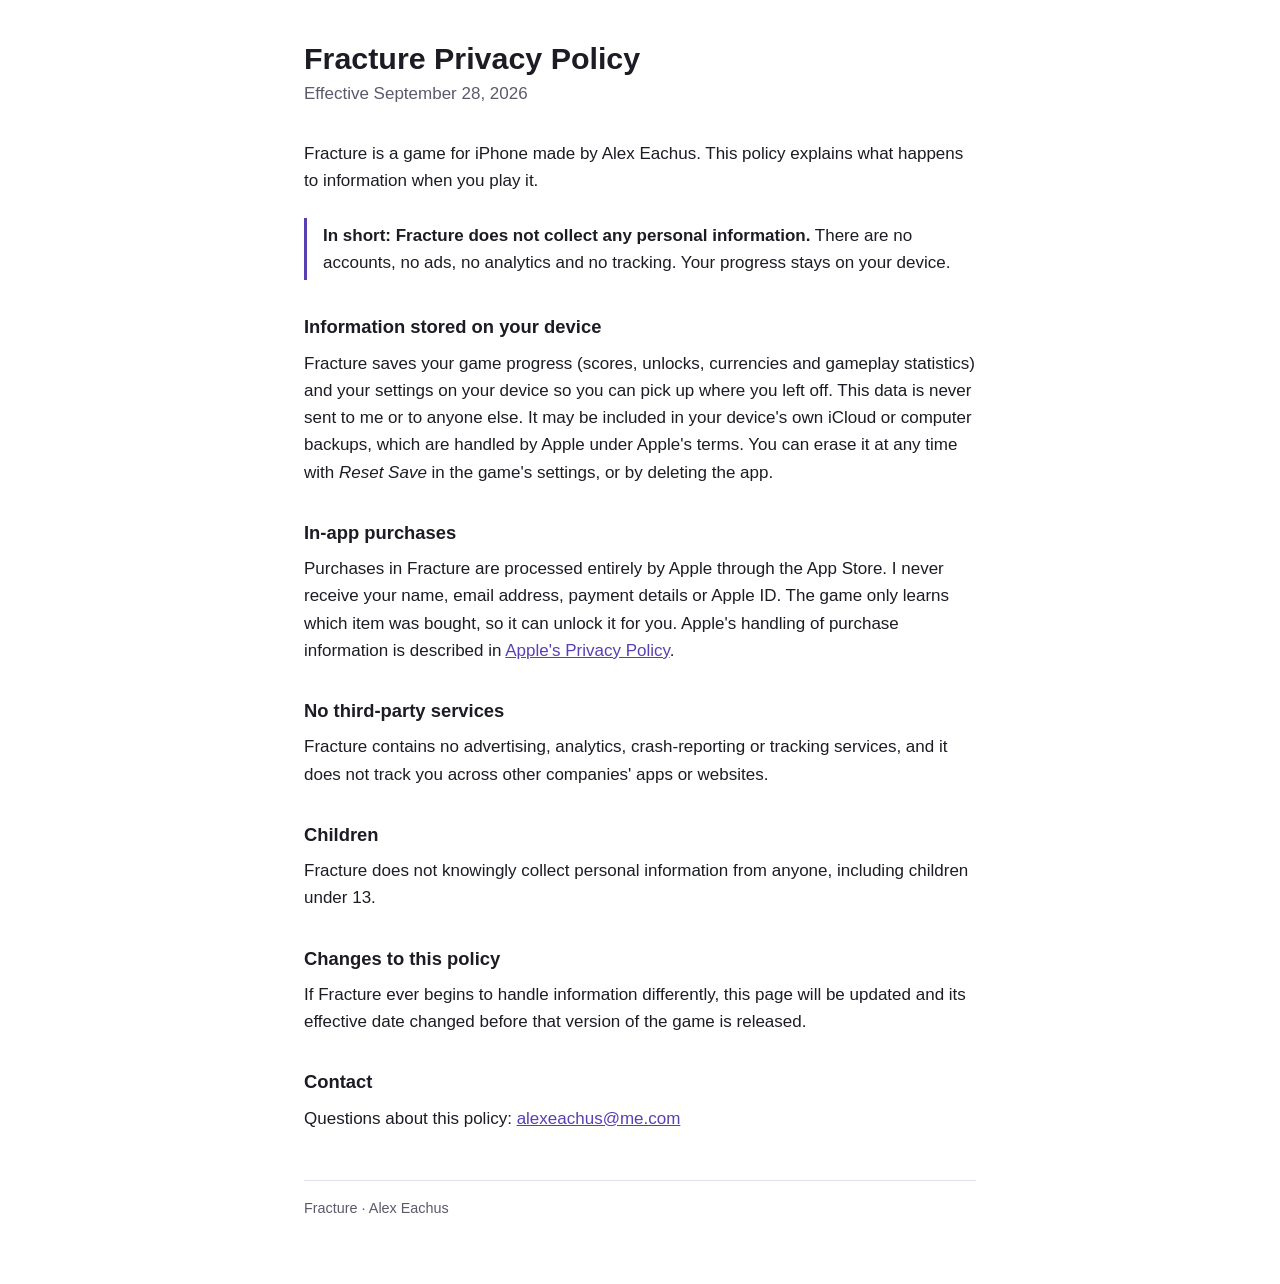
==== index.html @ eaf91d76 "Fracture privacy policy Co-Authored-By: Claude Opus 5.5 <noreply@anthropic.com>" ====
<!doctype html>
<html lang="en">
<head>
<meta charset="utf-8">
<meta name="viewport" content="width=device-width, initial-scale=1">
<title>Fracture Privacy Policy</title>
<style>
  :root { --bg: #ffffff; --fg: #1d1b24; --muted: #5d586b; --rule: #e3e0ea; --link: #5a3fb3; }
  @media (prefers-color-scheme: dark) {
    :root { --bg: #16141c; --fg: #ece9f3; --muted: #a8a2b8; --rule: #2d2938; --link: #b9a4ff; }
  }
  html { background: var(--bg); }
  body { margin: 0 auto; max-width: 42rem; padding: 2.5rem 1rem 4rem; color: var(--fg);
    font: 17px/1.6 -apple-system, BlinkMacSystemFont, "Segoe UI", Roboto, Helvetica, Arial, sans-serif; }
  h1 { font-size: 1.9rem; line-height: 1.2; margin: 0 0 .25rem; }
  h2 { font-size: 1.15rem; margin: 2rem 0 .5rem; }
  p, li { margin: 0 0 .75rem; }
  ul { padding-left: 1.25rem; }
  .meta { color: var(--muted); margin-bottom: 2rem; }
  .summary { border-left: 3px solid var(--link); padding: .25rem 0 .25rem 1rem; margin: 1.5rem 0; }
  a { color: var(--link); }
  footer { margin-top: 3rem; padding-top: 1rem; border-top: 1px solid var(--rule); color: var(--muted); font-size: .9rem; }
</style>
</head>
<body>
<h1>Fracture Privacy Policy</h1>
<p class="meta">Effective September 28, 2026</p>

<p>Fracture is a game for iPhone made by Alex Eachus. This policy explains what happens to
information when you play it.</p>

<p class="summary"><strong>In short: Fracture does not collect any personal information.</strong>
There are no accounts, no ads, no analytics and no tracking. Your progress stays on your device.</p>

<h2>Information stored on your device</h2>
<p>Fracture saves your game progress (scores, unlocks, currencies and gameplay statistics)
and your settings on your device so you can pick up where you left off. This data is never
sent to me or to anyone else. It may be included in your device's own iCloud or computer
backups, which are handled by Apple under Apple's terms. You can erase it at any time with
<em>Reset Save</em> in the game's settings, or by deleting the app.</p>

<h2>In-app purchases</h2>
<p>Purchases in Fracture are processed entirely by Apple through the App Store. I never receive
your name, email address, payment details or Apple ID. The game only learns which item was
bought, so it can unlock it for you. Apple's handling of purchase information is described in
<a href="https://www.apple.com/legal/privacy/">Apple's Privacy Policy</a>.</p>

<h2>No third-party services</h2>
<p>Fracture contains no advertising, analytics, crash-reporting or tracking services, and it
does not track you across other companies' apps or websites.</p>

<h2>Children</h2>
<p>Fracture does not knowingly collect personal information from anyone, including children
under 13.</p>

<h2>Changes to this policy</h2>
<p>If Fracture ever begins to handle information differently, this page will be updated and
its effective date changed before that version of the game is released.</p>

<h2>Contact</h2>
<p>Questions about this policy: <a href="mailto:alexeachus@me.com">alexeachus@me.com</a></p>

<footer>Fracture &middot; Alex Eachus</footer>
</body>
</html>
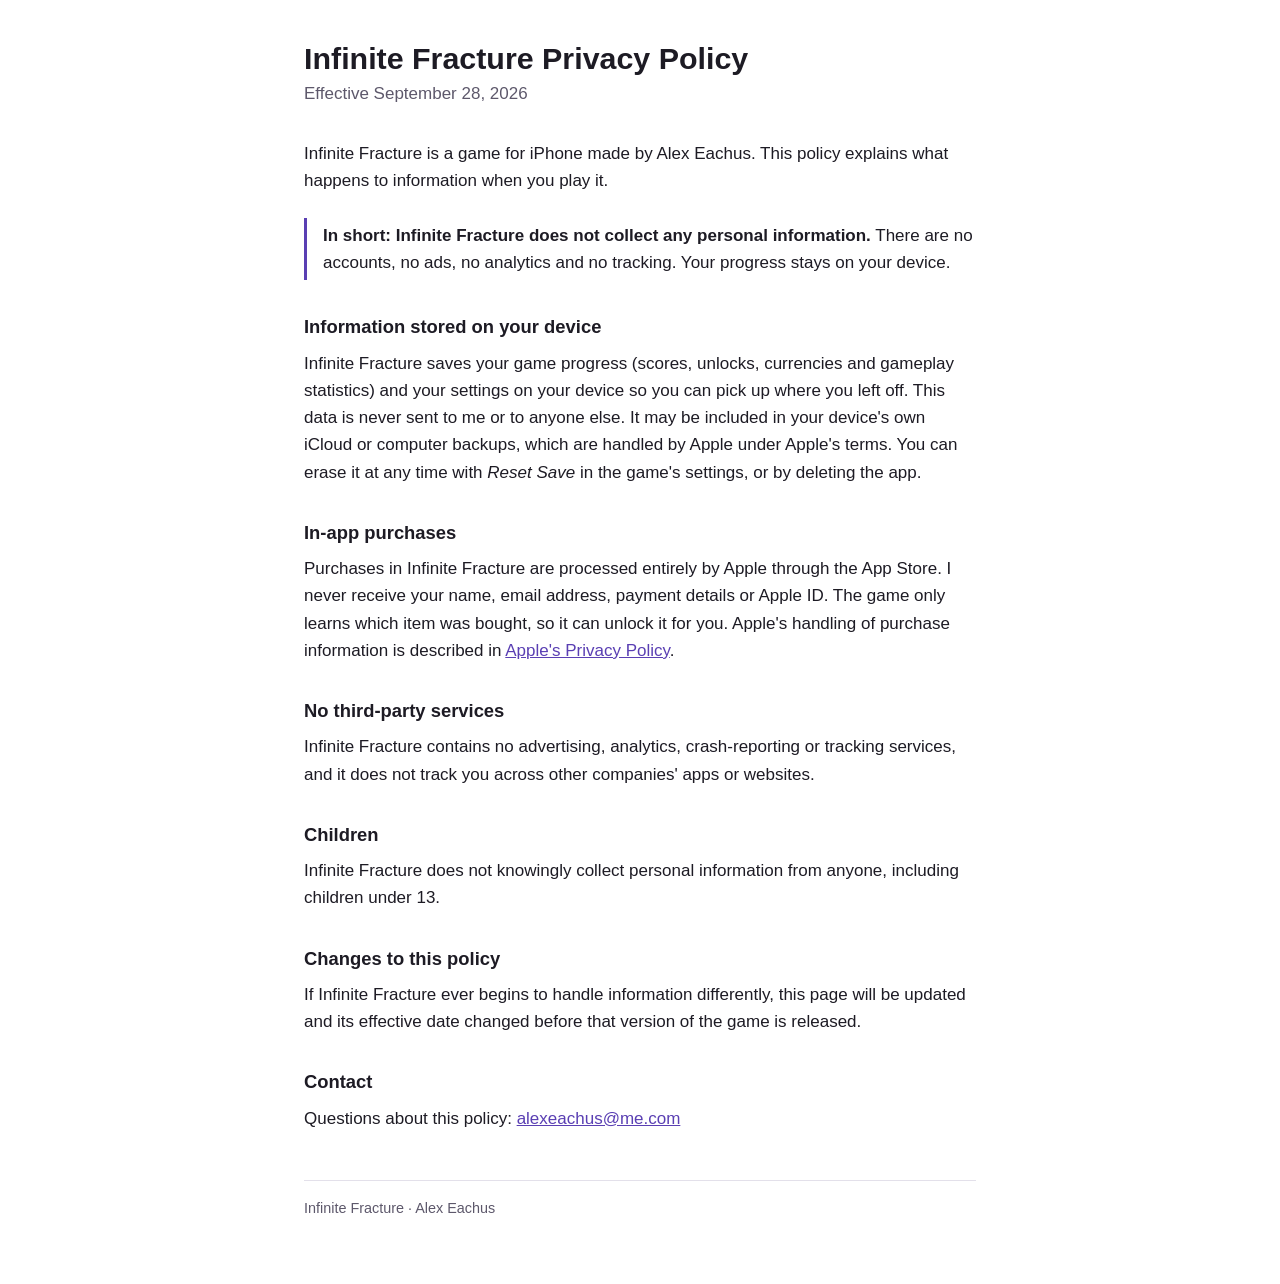
==== commit 42500584: "Infinite Fracture: the game's new name throughout the policy" ====
--- a/index.html
+++ b/index.html
@@ -3,7 +3,7 @@
 <head>
 <meta charset="utf-8">
 <meta name="viewport" content="width=device-width, initial-scale=1">
-<title>Fracture Privacy Policy</title>
+<title>Infinite Fracture Privacy Policy</title>
 <style>
   :root { --bg: #ffffff; --fg: #1d1b24; --muted: #5d586b; --rule: #e3e0ea; --link: #5a3fb3; }
   @media (prefers-color-scheme: dark) {
@@ -23,43 +23,43 @@
 </style>
 </head>
 <body>
-<h1>Fracture Privacy Policy</h1>
+<h1>Infinite Fracture Privacy Policy</h1>
 <p class="meta">Effective September 28, 2026</p>
 
-<p>Fracture is a game for iPhone made by Alex Eachus. This policy explains what happens to
+<p>Infinite Fracture is a game for iPhone made by Alex Eachus. This policy explains what happens to
 information when you play it.</p>
 
-<p class="summary"><strong>In short: Fracture does not collect any personal information.</strong>
+<p class="summary"><strong>In short: Infinite Fracture does not collect any personal information.</strong>
 There are no accounts, no ads, no analytics and no tracking. Your progress stays on your device.</p>
 
 <h2>Information stored on your device</h2>
-<p>Fracture saves your game progress (scores, unlocks, currencies and gameplay statistics)
+<p>Infinite Fracture saves your game progress (scores, unlocks, currencies and gameplay statistics)
 and your settings on your device so you can pick up where you left off. This data is never
 sent to me or to anyone else. It may be included in your device's own iCloud or computer
 backups, which are handled by Apple under Apple's terms. You can erase it at any time with
 <em>Reset Save</em> in the game's settings, or by deleting the app.</p>
 
 <h2>In-app purchases</h2>
-<p>Purchases in Fracture are processed entirely by Apple through the App Store. I never receive
+<p>Purchases in Infinite Fracture are processed entirely by Apple through the App Store. I never receive
 your name, email address, payment details or Apple ID. The game only learns which item was
 bought, so it can unlock it for you. Apple's handling of purchase information is described in
 <a href="https://www.apple.com/legal/privacy/">Apple's Privacy Policy</a>.</p>
 
 <h2>No third-party services</h2>
-<p>Fracture contains no advertising, analytics, crash-reporting or tracking services, and it
+<p>Infinite Fracture contains no advertising, analytics, crash-reporting or tracking services, and it
 does not track you across other companies' apps or websites.</p>
 
 <h2>Children</h2>
-<p>Fracture does not knowingly collect personal information from anyone, including children
+<p>Infinite Fracture does not knowingly collect personal information from anyone, including children
 under 13.</p>
 
 <h2>Changes to this policy</h2>
-<p>If Fracture ever begins to handle information differently, this page will be updated and
+<p>If Infinite Fracture ever begins to handle information differently, this page will be updated and
 its effective date changed before that version of the game is released.</p>
 
 <h2>Contact</h2>
 <p>Questions about this policy: <a href="mailto:alexeachus@me.com">alexeachus@me.com</a></p>
 
-<footer>Fracture &middot; Alex Eachus</footer>
+<footer>Infinite Fracture &middot; Alex Eachus</footer>
 </body>
 </html>
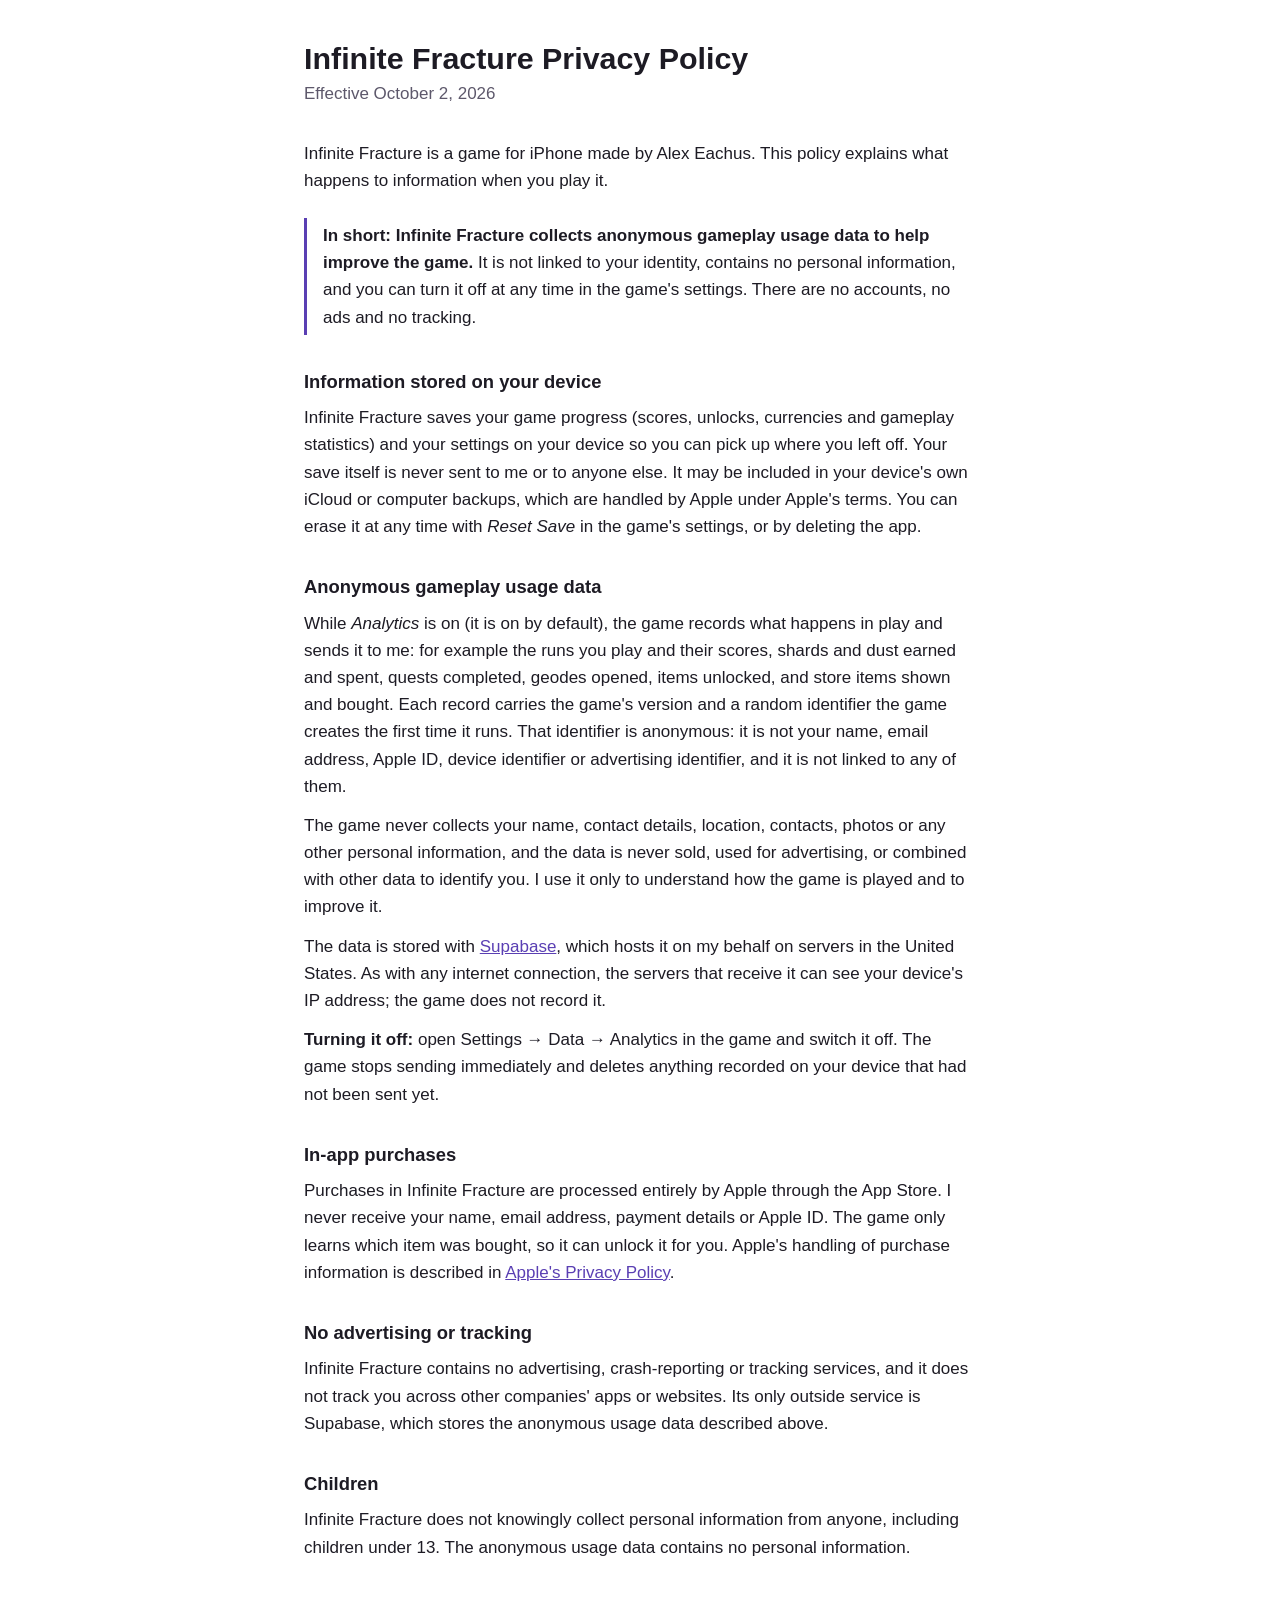
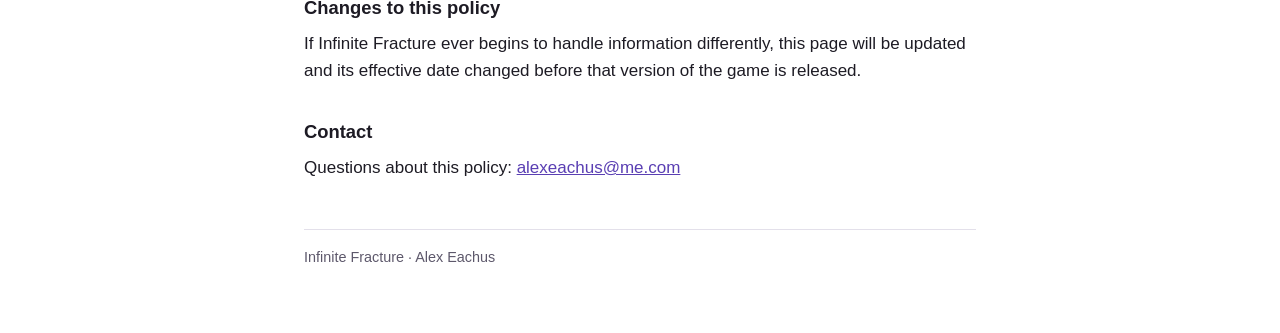
==== commit 6b4debe6: "Anonymous gameplay usage data: what is collected, by whom, and the Settings opt-out" ====
--- a/index.html
+++ b/index.html
@@ -24,20 +24,39 @@
 </head>
 <body>
 <h1>Infinite Fracture Privacy Policy</h1>
-<p class="meta">Effective September 28, 2026</p>
+<p class="meta">Effective October 2, 2026</p>
 
 <p>Infinite Fracture is a game for iPhone made by Alex Eachus. This policy explains what happens to
 information when you play it.</p>
 
-<p class="summary"><strong>In short: Infinite Fracture does not collect any personal information.</strong>
-There are no accounts, no ads, no analytics and no tracking. Your progress stays on your device.</p>
+<p class="summary"><strong>In short: Infinite Fracture collects anonymous gameplay usage data to help
+improve the game.</strong> It is not linked to your identity, contains no personal information,
+and you can turn it off at any time in the game's settings. There are no accounts, no ads and
+no tracking.</p>
 
 <h2>Information stored on your device</h2>
 <p>Infinite Fracture saves your game progress (scores, unlocks, currencies and gameplay statistics)
-and your settings on your device so you can pick up where you left off. This data is never
+and your settings on your device so you can pick up where you left off. Your save itself is never
 sent to me or to anyone else. It may be included in your device's own iCloud or computer
 backups, which are handled by Apple under Apple's terms. You can erase it at any time with
 <em>Reset Save</em> in the game's settings, or by deleting the app.</p>
+
+<h2>Anonymous gameplay usage data</h2>
+<p>While <em>Analytics</em> is on (it is on by default), the game records what happens in play and
+sends it to me: for example the runs you play and their scores, shards and dust earned and
+spent, quests completed, geodes opened, items unlocked, and store items shown and bought. Each
+record carries the game's version and a random identifier the game creates the first time it
+runs. That identifier is anonymous: it is not your name, email address, Apple ID, device
+identifier or advertising identifier, and it is not linked to any of them.</p>
+<p>The game never collects your name, contact details, location, contacts, photos or any other
+personal information, and the data is never sold, used for advertising, or combined with other
+data to identify you. I use it only to understand how the game is played and to improve it.</p>
+<p>The data is stored with <a href="https://supabase.com/privacy">Supabase</a>, which hosts it on my
+behalf on servers in the United States. As with any internet connection, the servers that
+receive it can see your device's IP address; the game does not record it.</p>
+<p><strong>Turning it off:</strong> open Settings &rarr; Data &rarr; Analytics in the game and switch it off.
+The game stops sending immediately and deletes anything recorded on your device that had not
+been sent yet.</p>
 
 <h2>In-app purchases</h2>
 <p>Purchases in Infinite Fracture are processed entirely by Apple through the App Store. I never receive
@@ -45,13 +64,14 @@
 bought, so it can unlock it for you. Apple's handling of purchase information is described in
 <a href="https://www.apple.com/legal/privacy/">Apple's Privacy Policy</a>.</p>
 
-<h2>No third-party services</h2>
-<p>Infinite Fracture contains no advertising, analytics, crash-reporting or tracking services, and it
-does not track you across other companies' apps or websites.</p>
+<h2>No advertising or tracking</h2>
+<p>Infinite Fracture contains no advertising, crash-reporting or tracking services, and it does not
+track you across other companies' apps or websites. Its only outside service is Supabase,
+which stores the anonymous usage data described above.</p>
 
 <h2>Children</h2>
 <p>Infinite Fracture does not knowingly collect personal information from anyone, including children
-under 13.</p>
+under 13. The anonymous usage data contains no personal information.</p>
 
 <h2>Changes to this policy</h2>
 <p>If Infinite Fracture ever begins to handle information differently, this page will be updated and
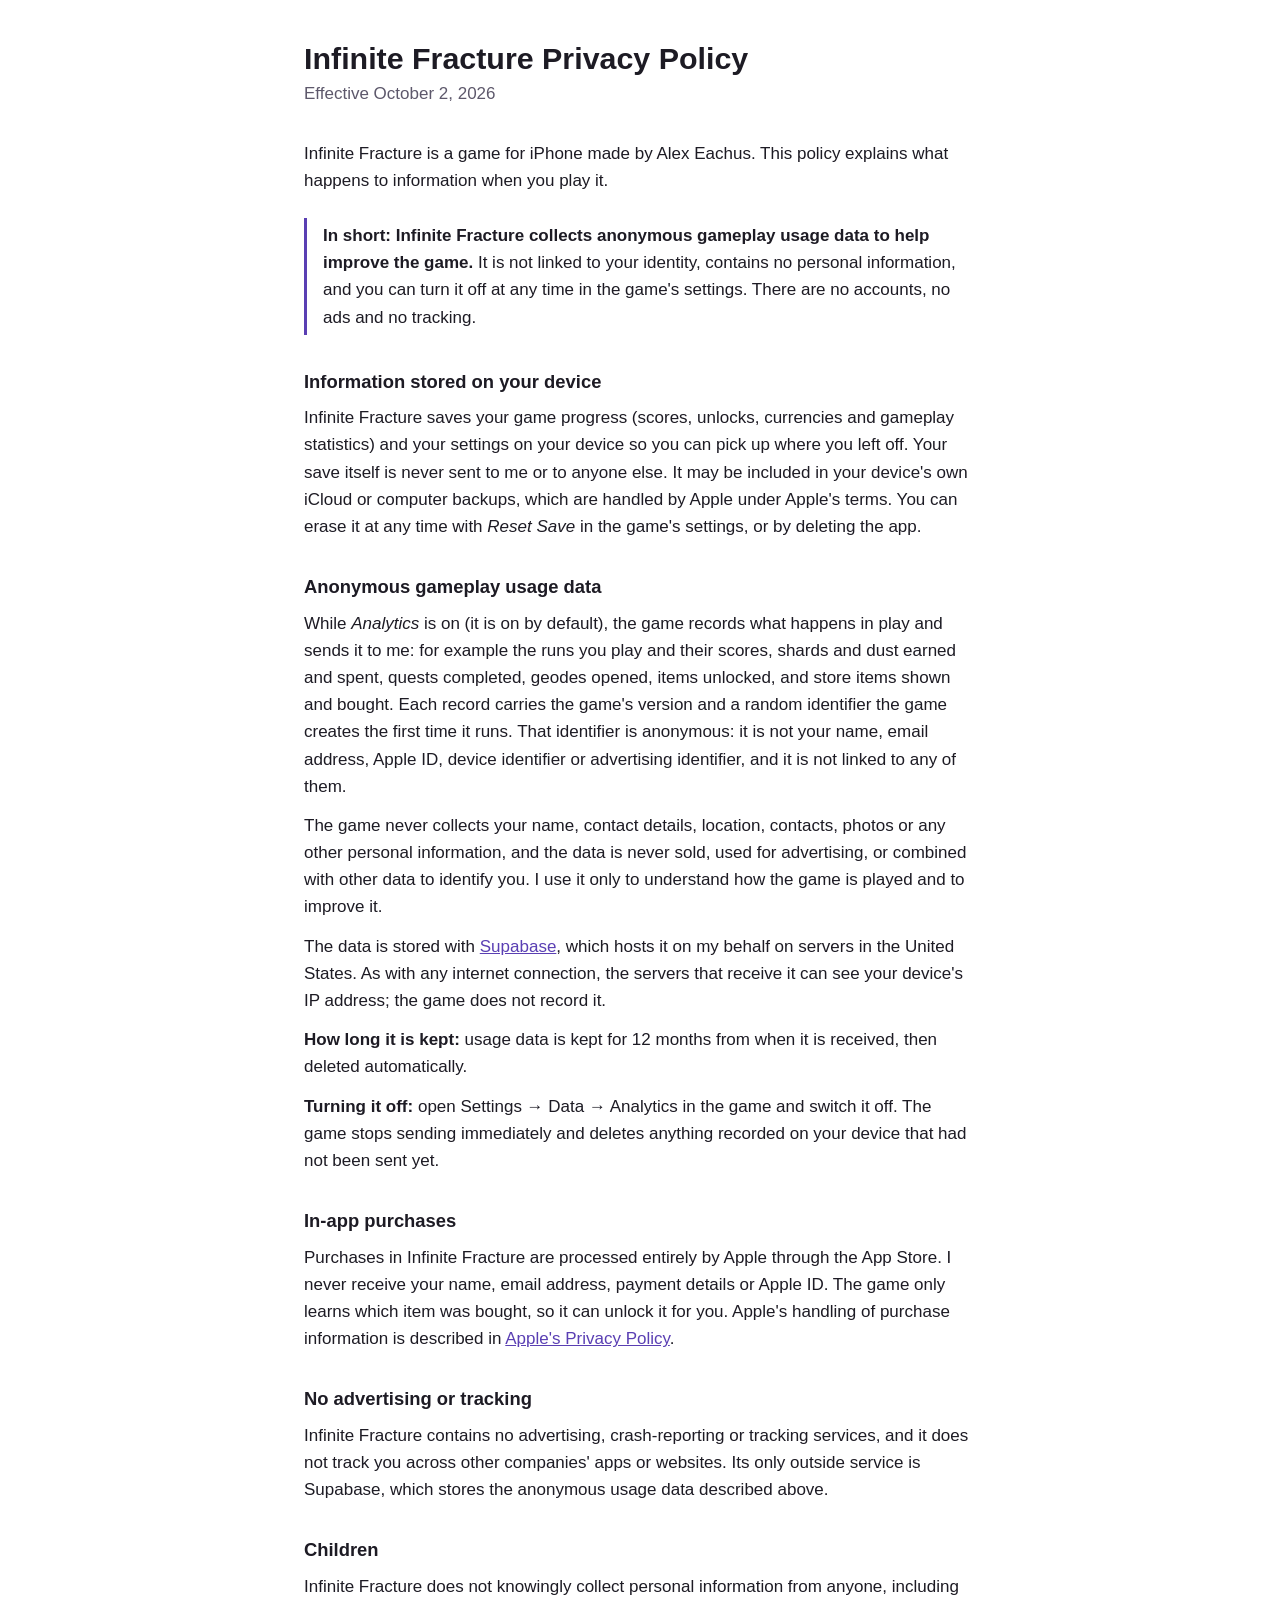
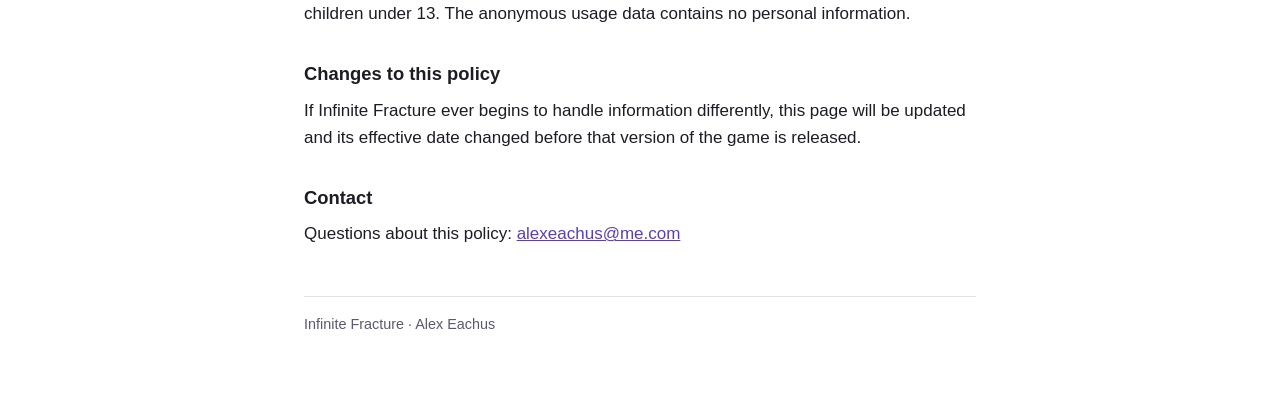
==== commit 659b1e27: "Retention: usage data kept 12 months, then deleted automatically Co-Authored-By: Claude Opus 5.5 <no" ====
--- a/index.html
+++ b/index.html
@@ -54,6 +54,8 @@
 <p>The data is stored with <a href="https://supabase.com/privacy">Supabase</a>, which hosts it on my
 behalf on servers in the United States. As with any internet connection, the servers that
 receive it can see your device's IP address; the game does not record it.</p>
+<p><strong>How long it is kept:</strong> usage data is kept for 12 months from when it is received,
+then deleted automatically.</p>
 <p><strong>Turning it off:</strong> open Settings &rarr; Data &rarr; Analytics in the game and switch it off.
 The game stops sending immediately and deletes anything recorded on your device that had not
 been sent yet.</p>
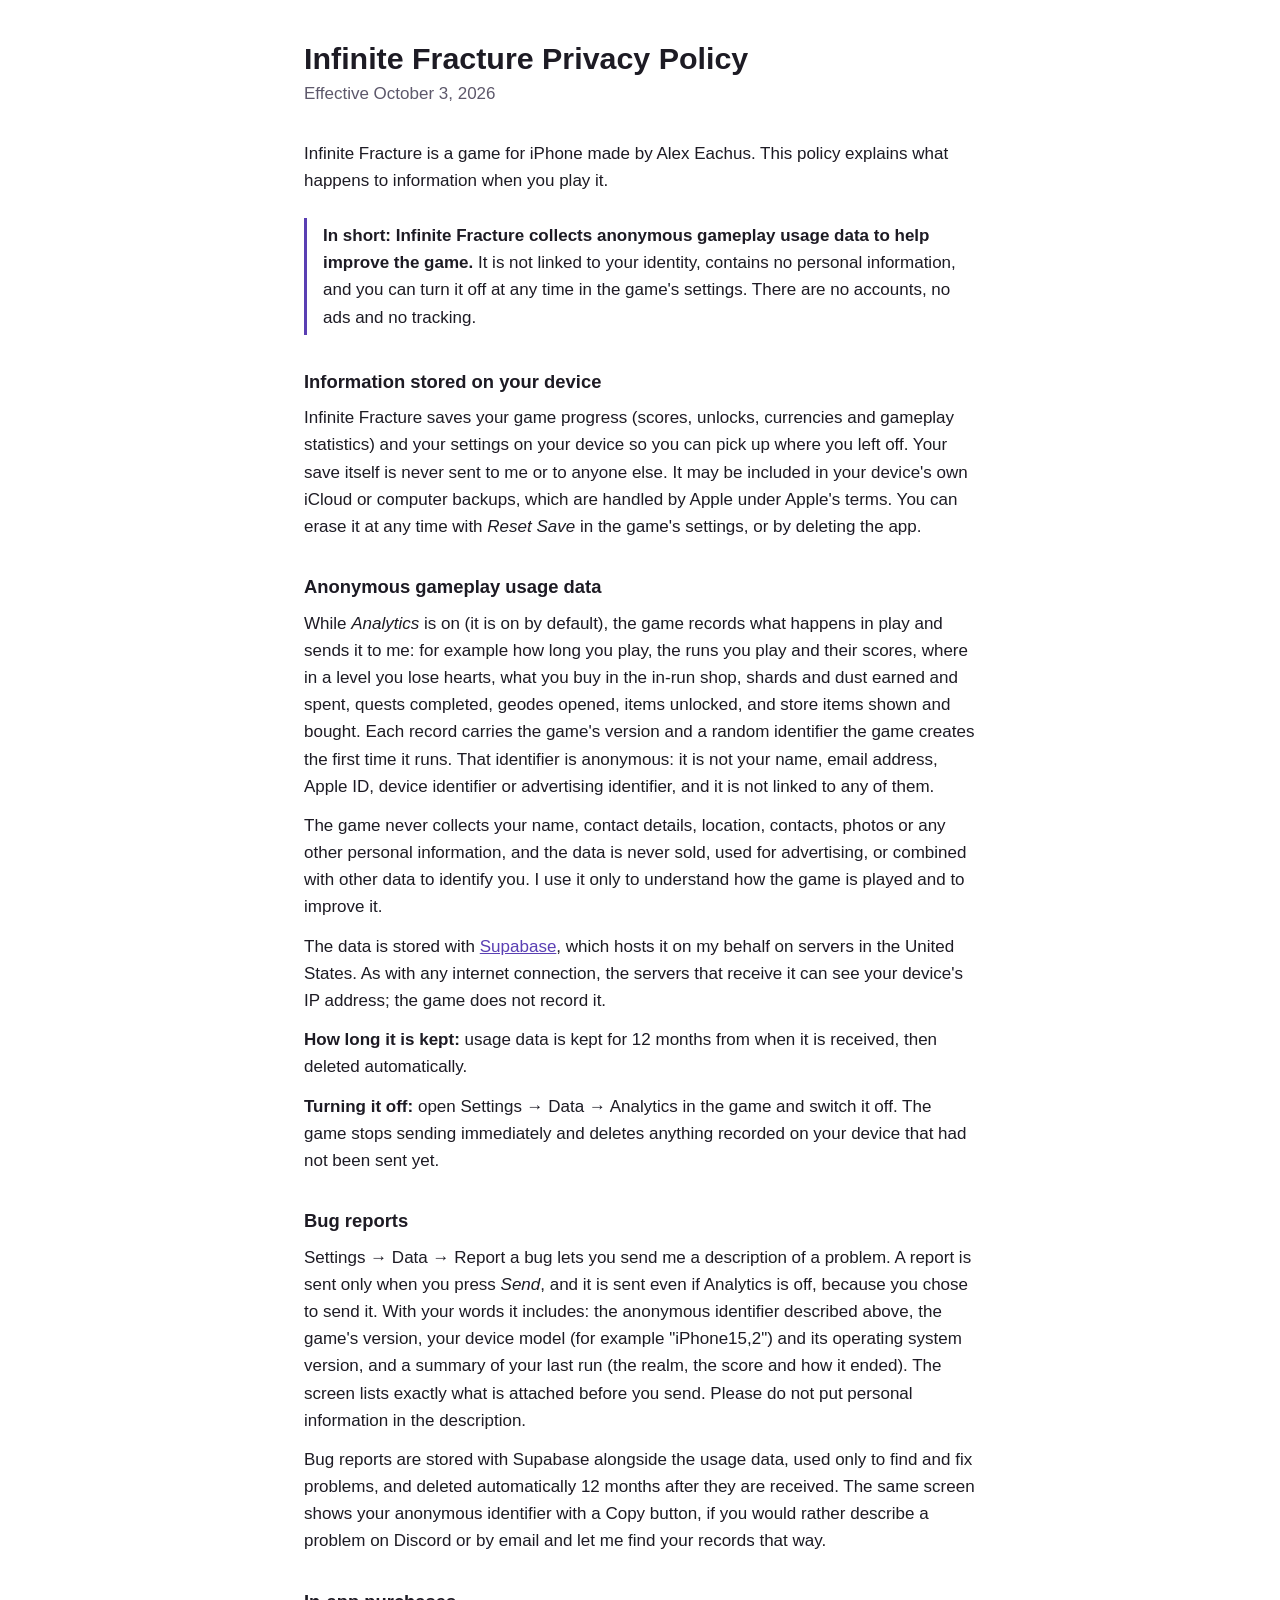
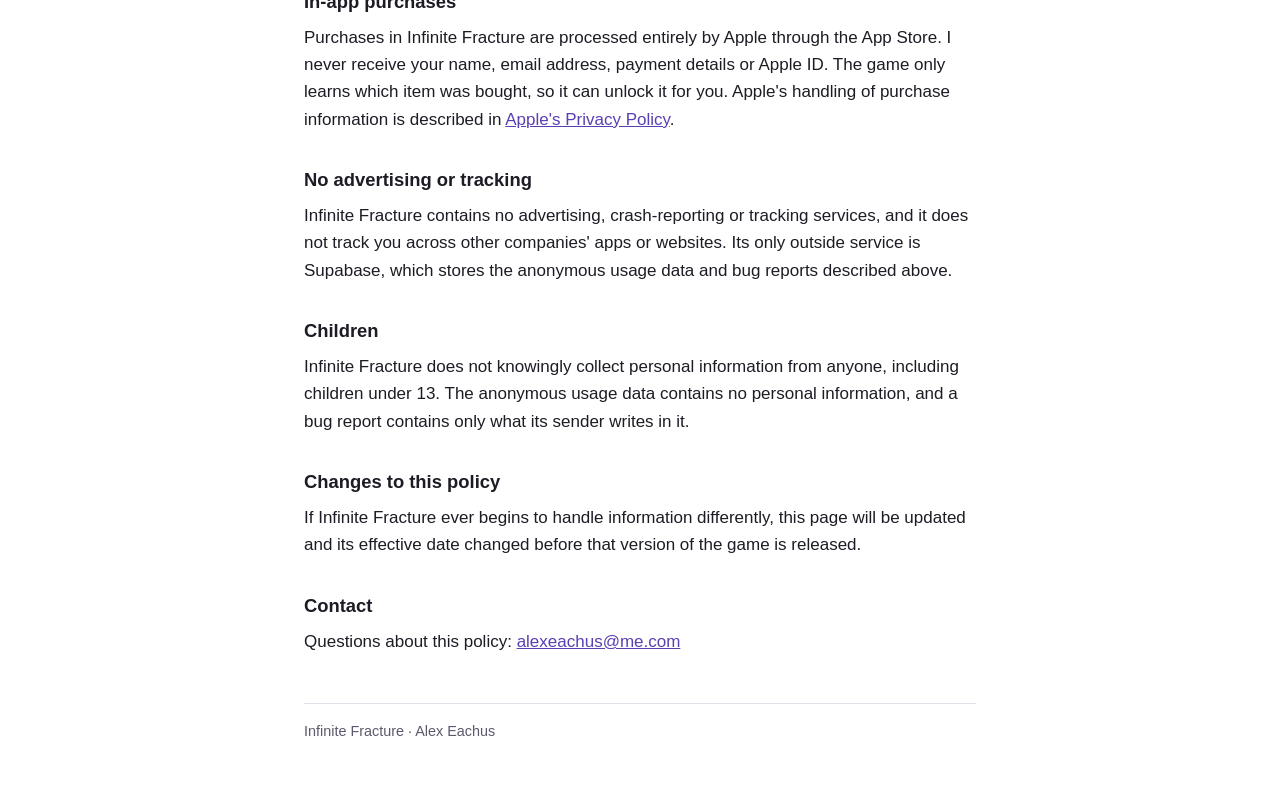
==== commit 012f6c11: "Bug reports: what they carry, that they send with analytics off, 12 months Co-Authored-By: Claude Op" ====
--- a/index.html
+++ b/index.html
@@ -24,7 +24,7 @@
 </head>
 <body>
 <h1>Infinite Fracture Privacy Policy</h1>
-<p class="meta">Effective October 2, 2026</p>
+<p class="meta">Effective October 3, 2026</p>
 
 <p>Infinite Fracture is a game for iPhone made by Alex Eachus. This policy explains what happens to
 information when you play it.</p>
@@ -43,8 +43,9 @@
 
 <h2>Anonymous gameplay usage data</h2>
 <p>While <em>Analytics</em> is on (it is on by default), the game records what happens in play and
-sends it to me: for example the runs you play and their scores, shards and dust earned and
-spent, quests completed, geodes opened, items unlocked, and store items shown and bought. Each
+sends it to me: for example how long you play, the runs you play and their scores, where in a
+level you lose hearts, what you buy in the in-run shop, shards and dust earned and spent, quests
+completed, geodes opened, items unlocked, and store items shown and bought. Each
 record carries the game's version and a random identifier the game creates the first time it
 runs. That identifier is anonymous: it is not your name, email address, Apple ID, device
 identifier or advertising identifier, and it is not linked to any of them.</p>
@@ -60,6 +61,18 @@
 The game stops sending immediately and deletes anything recorded on your device that had not
 been sent yet.</p>
 
+<h2>Bug reports</h2>
+<p>Settings &rarr; Data &rarr; Report a bug lets you send me a description of a problem. A report
+is sent only when you press <em>Send</em>, and it is sent even if Analytics is off, because you
+chose to send it. With your words it includes: the anonymous identifier described above, the
+game's version, your device model (for example "iPhone15,2") and its operating system version,
+and a summary of your last run (the realm, the score and how it ended). The screen lists exactly
+what is attached before you send. Please do not put personal information in the description.</p>
+<p>Bug reports are stored with Supabase alongside the usage data, used only to find and fix
+problems, and deleted automatically 12 months after they are received. The same screen shows
+your anonymous identifier with a Copy button, if you would rather describe a problem on Discord
+or by email and let me find your records that way.</p>
+
 <h2>In-app purchases</h2>
 <p>Purchases in Infinite Fracture are processed entirely by Apple through the App Store. I never receive
 your name, email address, payment details or Apple ID. The game only learns which item was
@@ -69,11 +82,12 @@
 <h2>No advertising or tracking</h2>
 <p>Infinite Fracture contains no advertising, crash-reporting or tracking services, and it does not
 track you across other companies' apps or websites. Its only outside service is Supabase,
-which stores the anonymous usage data described above.</p>
+which stores the anonymous usage data and bug reports described above.</p>
 
 <h2>Children</h2>
 <p>Infinite Fracture does not knowingly collect personal information from anyone, including children
-under 13. The anonymous usage data contains no personal information.</p>
+under 13. The anonymous usage data contains no personal information, and a bug report contains
+only what its sender writes in it.</p>
 
 <h2>Changes to this policy</h2>
 <p>If Infinite Fracture ever begins to handle information differently, this page will be updated and
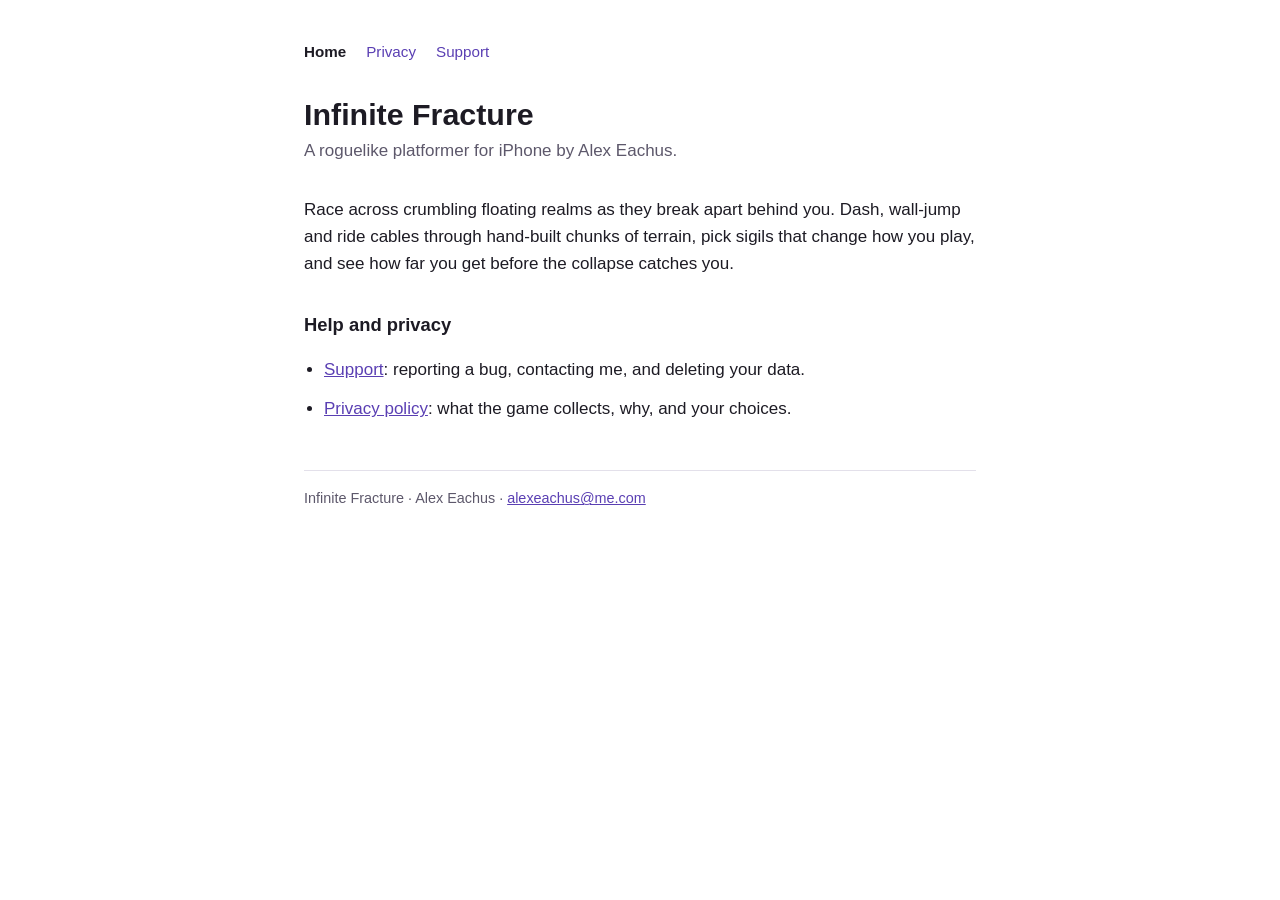
==== commit 8e842957: "The site: landing page, /privacy/, /support/ - Repo renamed from infinite-fracture-privacy; the poli" ====
--- a/index.html
+++ b/index.html
@@ -3,99 +3,21 @@
 <head>
 <meta charset="utf-8">
 <meta name="viewport" content="width=device-width, initial-scale=1">
-<title>Infinite Fracture Privacy Policy</title>
-<style>
-  :root { --bg: #ffffff; --fg: #1d1b24; --muted: #5d586b; --rule: #e3e0ea; --link: #5a3fb3; }
-  @media (prefers-color-scheme: dark) {
-    :root { --bg: #16141c; --fg: #ece9f3; --muted: #a8a2b8; --rule: #2d2938; --link: #b9a4ff; }
-  }
-  html { background: var(--bg); }
-  body { margin: 0 auto; max-width: 42rem; padding: 2.5rem 1rem 4rem; color: var(--fg);
-    font: 17px/1.6 -apple-system, BlinkMacSystemFont, "Segoe UI", Roboto, Helvetica, Arial, sans-serif; }
-  h1 { font-size: 1.9rem; line-height: 1.2; margin: 0 0 .25rem; }
-  h2 { font-size: 1.15rem; margin: 2rem 0 .5rem; }
-  p, li { margin: 0 0 .75rem; }
-  ul { padding-left: 1.25rem; }
-  .meta { color: var(--muted); margin-bottom: 2rem; }
-  .summary { border-left: 3px solid var(--link); padding: .25rem 0 .25rem 1rem; margin: 1.5rem 0; }
-  a { color: var(--link); }
-  footer { margin-top: 3rem; padding-top: 1rem; border-top: 1px solid var(--rule); color: var(--muted); font-size: .9rem; }
-</style>
+<title>Infinite Fracture</title>
+<link rel="stylesheet" href="style.css">
 </head>
 <body>
-<h1>Infinite Fracture Privacy Policy</h1>
-<p class="meta">Effective October 3, 2026</p>
-
-<p>Infinite Fracture is a game for iPhone made by Alex Eachus. This policy explains what happens to
-information when you play it.</p>
-
-<p class="summary"><strong>In short: Infinite Fracture collects anonymous gameplay usage data to help
-improve the game.</strong> It is not linked to your identity, contains no personal information,
-and you can turn it off at any time in the game's settings. There are no accounts, no ads and
-no tracking.</p>
-
-<h2>Information stored on your device</h2>
-<p>Infinite Fracture saves your game progress (scores, unlocks, currencies and gameplay statistics)
-and your settings on your device so you can pick up where you left off. Your save itself is never
-sent to me or to anyone else. It may be included in your device's own iCloud or computer
-backups, which are handled by Apple under Apple's terms. You can erase it at any time with
-<em>Reset Save</em> in the game's settings, or by deleting the app.</p>
-
-<h2>Anonymous gameplay usage data</h2>
-<p>While <em>Analytics</em> is on (it is on by default), the game records what happens in play and
-sends it to me: for example how long you play, the runs you play and their scores, where in a
-level you lose hearts, what you buy in the in-run shop, shards and dust earned and spent, quests
-completed, geodes opened, items unlocked, and store items shown and bought. Each
-record carries the game's version and a random identifier the game creates the first time it
-runs. That identifier is anonymous: it is not your name, email address, Apple ID, device
-identifier or advertising identifier, and it is not linked to any of them.</p>
-<p>The game never collects your name, contact details, location, contacts, photos or any other
-personal information, and the data is never sold, used for advertising, or combined with other
-data to identify you. I use it only to understand how the game is played and to improve it.</p>
-<p>The data is stored with <a href="https://supabase.com/privacy">Supabase</a>, which hosts it on my
-behalf on servers in the United States. As with any internet connection, the servers that
-receive it can see your device's IP address; the game does not record it.</p>
-<p><strong>How long it is kept:</strong> usage data is kept for 12 months from when it is received,
-then deleted automatically.</p>
-<p><strong>Turning it off:</strong> open Settings &rarr; Data &rarr; Analytics in the game and switch it off.
-The game stops sending immediately and deletes anything recorded on your device that had not
-been sent yet.</p>
-
-<h2>Bug reports</h2>
-<p>Settings &rarr; Data &rarr; Report a bug lets you send me a description of a problem. A report
-is sent only when you press <em>Send</em>, and it is sent even if Analytics is off, because you
-chose to send it. With your words it includes: the anonymous identifier described above, the
-game's version, your device model (for example "iPhone15,2") and its operating system version,
-and a summary of your last run (the realm, the score and how it ended). The screen lists exactly
-what is attached before you send. Please do not put personal information in the description.</p>
-<p>Bug reports are stored with Supabase alongside the usage data, used only to find and fix
-problems, and deleted automatically 12 months after they are received. The same screen shows
-your anonymous identifier with a Copy button, if you would rather describe a problem on Discord
-or by email and let me find your records that way.</p>
-
-<h2>In-app purchases</h2>
-<p>Purchases in Infinite Fracture are processed entirely by Apple through the App Store. I never receive
-your name, email address, payment details or Apple ID. The game only learns which item was
-bought, so it can unlock it for you. Apple's handling of purchase information is described in
-<a href="https://www.apple.com/legal/privacy/">Apple's Privacy Policy</a>.</p>
-
-<h2>No advertising or tracking</h2>
-<p>Infinite Fracture contains no advertising, crash-reporting or tracking services, and it does not
-track you across other companies' apps or websites. Its only outside service is Supabase,
-which stores the anonymous usage data and bug reports described above.</p>
-
-<h2>Children</h2>
-<p>Infinite Fracture does not knowingly collect personal information from anyone, including children
-under 13. The anonymous usage data contains no personal information, and a bug report contains
-only what its sender writes in it.</p>
-
-<h2>Changes to this policy</h2>
-<p>If Infinite Fracture ever begins to handle information differently, this page will be updated and
-its effective date changed before that version of the game is released.</p>
-
-<h2>Contact</h2>
-<p>Questions about this policy: <a href="mailto:alexeachus@me.com">alexeachus@me.com</a></p>
-
-<footer>Infinite Fracture &middot; Alex Eachus</footer>
+<nav><a href="./" aria-current="page">Home</a><a href="privacy/">Privacy</a><a href="support/">Support</a></nav>
+<h1>Infinite Fracture</h1>
+<p class="meta">A roguelike platformer for iPhone by Alex Eachus.</p>
+<p>Race across crumbling floating realms as they break apart behind you. Dash, wall-jump and ride
+cables through hand-built chunks of terrain, pick sigils that change how you play, and see how far
+you get before the collapse catches you.</p>
+<h2>Help and privacy</h2>
+<ul>
+<li><a href="support/">Support</a>: reporting a bug, contacting me, and deleting your data.</li>
+<li><a href="privacy/">Privacy policy</a>: what the game collects, why, and your choices.</li>
+</ul>
+<footer>Infinite Fracture &middot; Alex Eachus &middot; <a href="mailto:alexeachus@me.com">alexeachus@me.com</a></footer>
 </body>
 </html>
--- a/style.css
+++ b/style.css
@@ -0,0 +1,19 @@
+:root { --bg: #ffffff; --fg: #1d1b24; --muted: #5d586b; --rule: #e3e0ea; --link: #5a3fb3; }
+@media (prefers-color-scheme: dark) {
+  :root { --bg: #16141c; --fg: #ece9f3; --muted: #a8a2b8; --rule: #2d2938; --link: #b9a4ff; }
+}
+html { background: var(--bg); }
+body { margin: 0 auto; max-width: 42rem; padding: 2.5rem 1rem 4rem; color: var(--fg);
+  font: 17px/1.6 -apple-system, BlinkMacSystemFont, "Segoe UI", Roboto, Helvetica, Arial, sans-serif; }
+nav { display: flex; gap: 1.25rem; margin-bottom: 2rem; font-size: .95rem; }
+nav a { text-decoration: none; }
+nav a[aria-current="page"] { color: var(--fg); font-weight: 600; }
+h1 { font-size: 1.9rem; line-height: 1.2; margin: 0 0 .25rem; }
+h2 { font-size: 1.15rem; margin: 2rem 0 .5rem; }
+h3 { font-size: 1rem; margin: 1.25rem 0 .35rem; }
+p, li { margin: 0 0 .75rem; }
+ul { padding-left: 1.25rem; }
+.meta { color: var(--muted); margin-bottom: 2rem; }
+.summary { border-left: 3px solid var(--link); padding: .25rem 0 .25rem 1rem; margin: 1.5rem 0; }
+a { color: var(--link); }
+footer { margin-top: 3rem; padding-top: 1rem; border-top: 1px solid var(--rule); color: var(--muted); font-size: .9rem; }
